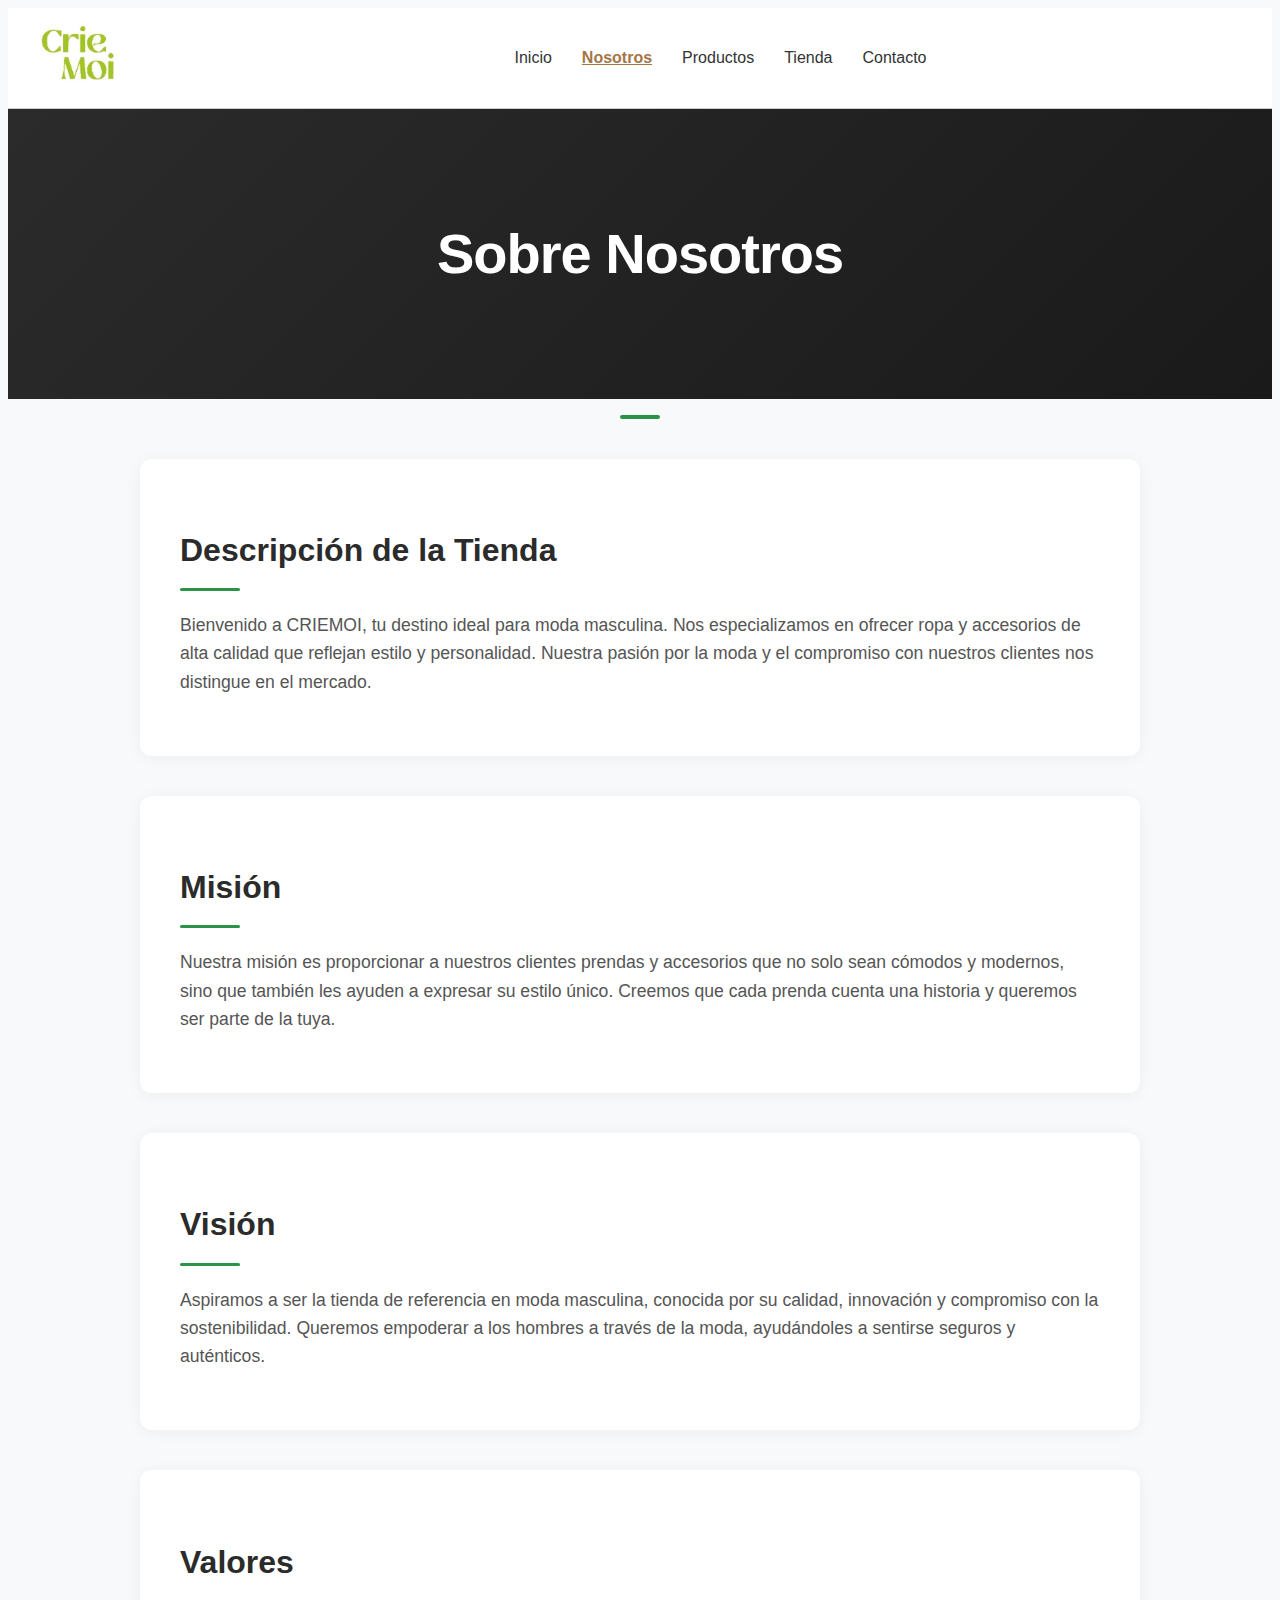
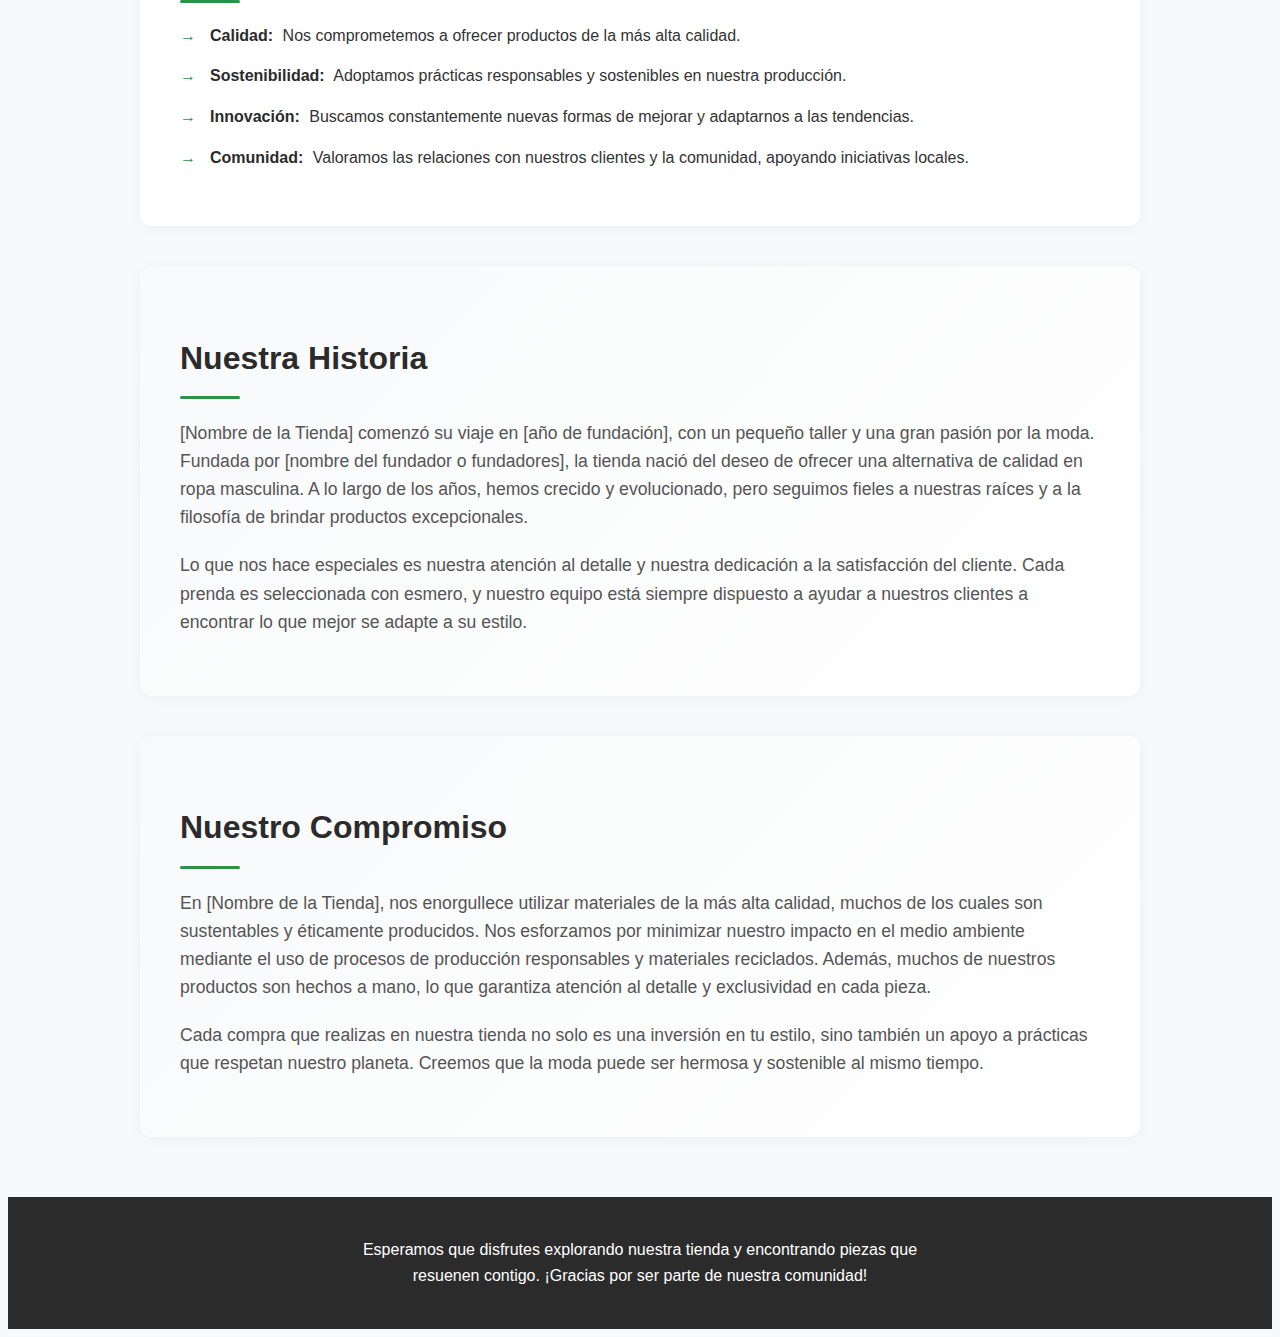
==== nosotros.html @ 1e0e84dd "actualizacion" ====
<!DOCTYPE html>
<html lang="es">
<head>
    <meta charset="UTF-8">
    <meta name="viewport" content="width=device-width, initial-scale=1.0">
    <title>Sobre Nosotros - [Nombre de la Tienda]</title>
    <link rel="stylesheet" href="css/nosotros.css"> 
</head>
<body>
    <header>
        <!-- Logo -->
        <div class="logo">
            <img src="images/logo.png" alt="Logo de la tienda"> <!-- Ruta del logo -->
        </div>

        <!-- Navegación principal -->
        <nav>
            <a href="index.html">Inicio</a>
            <a href="#" class="active">Nosotros</a>
            <a href="productos.html">Productos</a>
            <a href="tienda.html">Tienda</a>
            <a href="contacto.html">Contacto</a>
        </nav>

        <!-- Íconos -->
    </header>
    <div class="nosotros">
        <h1>Sobre Nosotros</h1>
    </div>
    <main>
        <section>
            <h2>Descripción de la Tienda</h2>
            <p>Bienvenido a CRIEMOI, tu destino ideal para moda masculina. Nos especializamos en ofrecer ropa y accesorios de alta calidad que reflejan estilo y personalidad. Nuestra pasión por la moda y el compromiso con nuestros clientes nos distingue en el mercado.</p>
        </section>

        <section>
            <h2>Misión</h2>
            <p>Nuestra misión es proporcionar a nuestros clientes prendas y accesorios que no solo sean cómodos y modernos, sino que también les ayuden a expresar su estilo único. Creemos que cada prenda cuenta una historia y queremos ser parte de la tuya.</p>
        </section>

        <section>
            <h2>Visión</h2>
            <p>Aspiramos a ser la tienda de referencia en moda masculina, conocida por su calidad, innovación y compromiso con la sostenibilidad. Queremos empoderar a los hombres a través de la moda, ayudándoles a sentirse seguros y auténticos.</p>
        </section>

        <section>
            <h2>Valores</h2>
            <ul>
                <li><strong>Calidad:</strong> Nos comprometemos a ofrecer productos de la más alta calidad.</li>
                <li><strong>Sostenibilidad:</strong> Adoptamos prácticas responsables y sostenibles en nuestra producción.</li>
                <li><strong>Innovación:</strong> Buscamos constantemente nuevas formas de mejorar y adaptarnos a las tendencias.</li>
                <li><strong>Comunidad:</strong> Valoramos las relaciones con nuestros clientes y la comunidad, apoyando iniciativas locales.</li>
            </ul>
        </section>

        <section>
            <h2>Nuestra Historia</h2>
            <p>[Nombre de la Tienda] comenzó su viaje en [año de fundación], con un pequeño taller y una gran pasión por la moda. Fundada por [nombre del fundador o fundadores], la tienda nació del deseo de ofrecer una alternativa de calidad en ropa masculina. A lo largo de los años, hemos crecido y evolucionado, pero seguimos fieles a nuestras raíces y a la filosofía de brindar productos excepcionales.</p>
            <p>Lo que nos hace especiales es nuestra atención al detalle y nuestra dedicación a la satisfacción del cliente. Cada prenda es seleccionada con esmero, y nuestro equipo está siempre dispuesto a ayudar a nuestros clientes a encontrar lo que mejor se adapte a su estilo.</p>
        </section>

        <section>
            <h2>Nuestro Compromiso</h2>
            <p>En [Nombre de la Tienda], nos enorgullece utilizar materiales de la más alta calidad, muchos de los cuales son sustentables y éticamente producidos. Nos esforzamos por minimizar nuestro impacto en el medio ambiente mediante el uso de procesos de producción responsables y materiales reciclados. Además, muchos de nuestros productos son hechos a mano, lo que garantiza atención al detalle y exclusividad en cada pieza.</p>
            <p>Cada compra que realizas en nuestra tienda no solo es una inversión en tu estilo, sino también un apoyo a prácticas que respetan nuestro planeta. Creemos que la moda puede ser hermosa y sostenible al mismo tiempo.</p>
        </section>
    </main>

    <footer>
        <p>Esperamos que disfrutes explorando nuestra tienda y encontrando piezas que resuenen contigo. ¡Gracias por ser parte de nuestra comunidad!</p>
    </footer>
</body>
</html>
---- css/nosotros.css ----
/* Estilos del contenedor del encabezado */
header {
    display: flex;
    align-items: center;
    justify-content: space-between;
    padding: 10px 20px;
    border-bottom: 1px solid #ccc;
    background-color: white ;
}

/* Logo */
.logo {
    display: flex;
    align-items: center;
}

.logo img {
    height: 80px; /* Tamaño del logo */
    margin-right: 50px;
}

.logo h1 {
    font-size: 24px;
    font-weight: bold;
    color: #000;
}

/* Estilos de navegación */
nav {
    flex: 1;
    display: flex;
    justify-content: center;
}

nav a {
    margin: 0 15px;
    text-decoration: none;
    color: #333;
    font-size: 16px;
}

nav a:hover {
    color: #a57548; /* Color de hover */
    text-decoration: underline;
}

.active {
    color: #a57548; /* Color activo */
    font-weight: bold;
    text-decoration: underline;
}

body {
    font-family: 'Inter', -apple-system, BlinkMacSystemFont, sans-serif;
    line-height: 1.6;
    color: #333;
    background-color: #f8f9fa;
}

/* Header */
.nosotros {
    background: linear-gradient(135deg, #2b2b2b 0%, #1a1a1a 100%);
    color: white;
    padding: 100px 20px;
    text-align: center;
    position: relative;
    margin-bottom: 60px;
}

.nosotros h1 {
    font-size: 3.5rem;
    font-weight: 700;
    margin: 0;
    letter-spacing: -1px;
}

.nosotros::after {
    content: '';
    position: absolute;
    bottom: -20px;
    left: 50%;
    transform: translateX(-50%);
    width: 40px;
    height: 4px;
    background-color: #2b9348;
    border-radius: 2px;
}

/* Main content */
main {
    max-width: 1000px;
    margin: 0 auto;
    padding: 0 20px;
}

section {
    background: white;
    padding: 40px;
    border-radius: 12px;
    margin-bottom: 40px;
    box-shadow: 0 2px 15px rgba(0,0,0,0.05);
    transition: transform 0.3s ease;
}

section:hover {
    transform: translateY(-5px);
}

h2 {
    color: #2b2b2b;
    font-size: 2rem;
    margin-bottom: 20px;
    position: relative;
    padding-bottom: 15px;
}

h2::after {
    content: '';
    position: absolute;
    bottom: 0;
    left: 0;
    width: 60px;
    height: 3px;
    background-color: #2b9348;
    border-radius: 2px;
}

p {
    color: #555;
    margin-bottom: 20px;
    font-size: 1.1rem;
}

/* Valores section */
ul {
    list-style: none;
    padding-left: 0;
}

li {
    margin-bottom: 15px;
    padding-left: 30px;
    position: relative;
}

li::before {
    content: '→';
    position: absolute;
    left: 0;
    color: #2b9348;
}

li strong {
    color: #2b2b2b;
    font-weight: 600;
    margin-right: 5px;
}

/* Historia y Compromiso sections */
section:nth-last-child(-n+2) {
    background: linear-gradient(135deg, #f8f9fa 0%, #ffffff 100%);
}

/* Footer */
footer {
    background: #2b2b2b;
    color: white;
    text-align: center;
    padding: 40px 20px;
    margin-top: 60px;
}

footer p {
    color: #ffffff;
    max-width: 600px;
    margin: 0 auto;
    font-size: 1rem;
}

/* Responsive design */
@media (max-width: 768px) {
    header {
        padding: 60px 20px;
    }

    header h1 {
        font-size: 2.5rem;
    }

    section {
        padding: 30px 20px;
    }

    h2 {
        font-size: 1.75rem;
    }

    p {
        font-size: 1rem;
    }
}

/* Animaciones */
@keyframes fadeIn {
    from {
        opacity: 0;
        transform: translateY(20px);
    }
    to {
        opacity: 1;
        transform: translateY(0);
    }
}

section {
    animation: fadeIn 0.6s ease-out forwards;
}

/* Efectos hover adicionales */
li:hover {
    transform: translateX(5px);
    transition: transform 0.3s ease;
}

li:hover::before {
    color: #1a1a1a;
    transition: color 0.3s ease;
}

/* Estilos para enlaces si los agregas posteriormente */
a {
    color: #2b9348;
    text-decoration: none;
    transition: color 0.3s ease;
}

a:hover {
    color: #1a1a1a;
}

/* Estilos para resaltar texto importante */
.highlight {
    background: linear-gradient(120deg, rgba(43,147,72,0.2) 0%, rgba(43,147,72,0.1) 100%);
    padding: 2px 5px;
    border-radius: 3px;
}
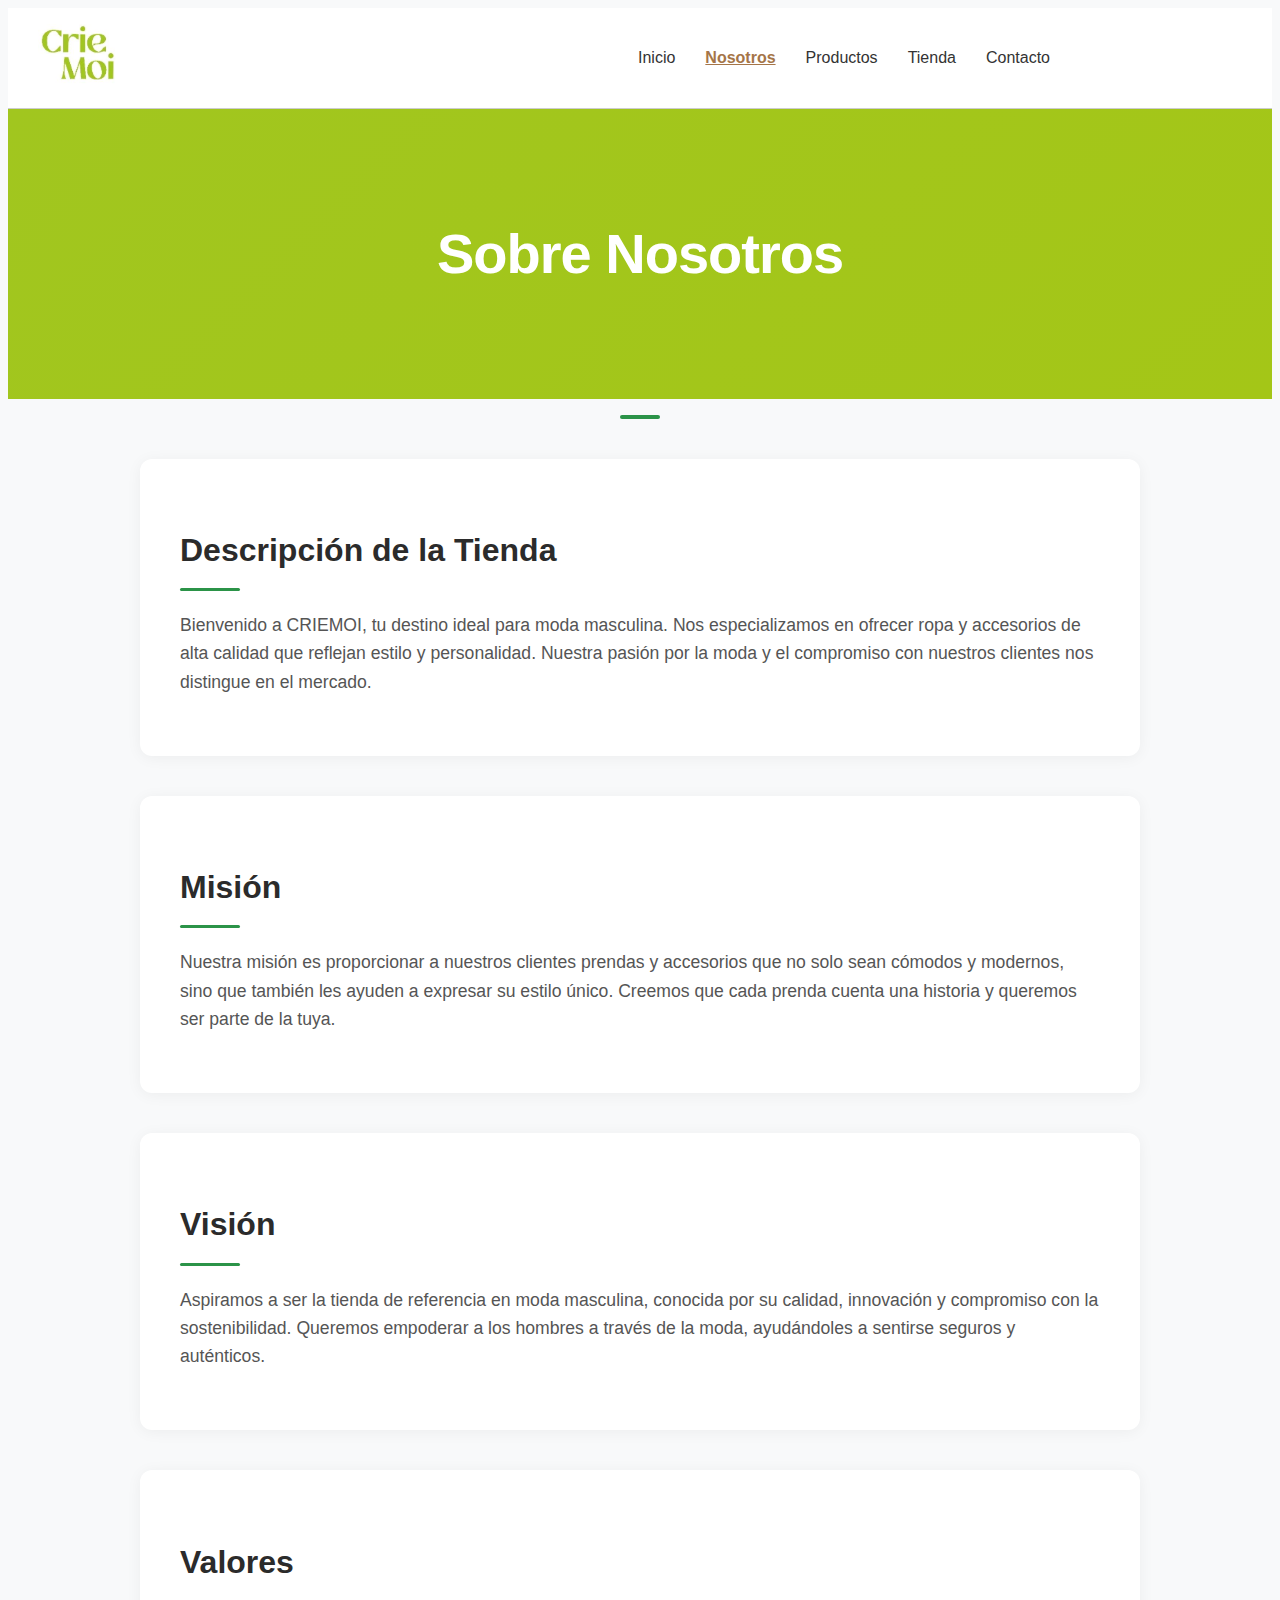
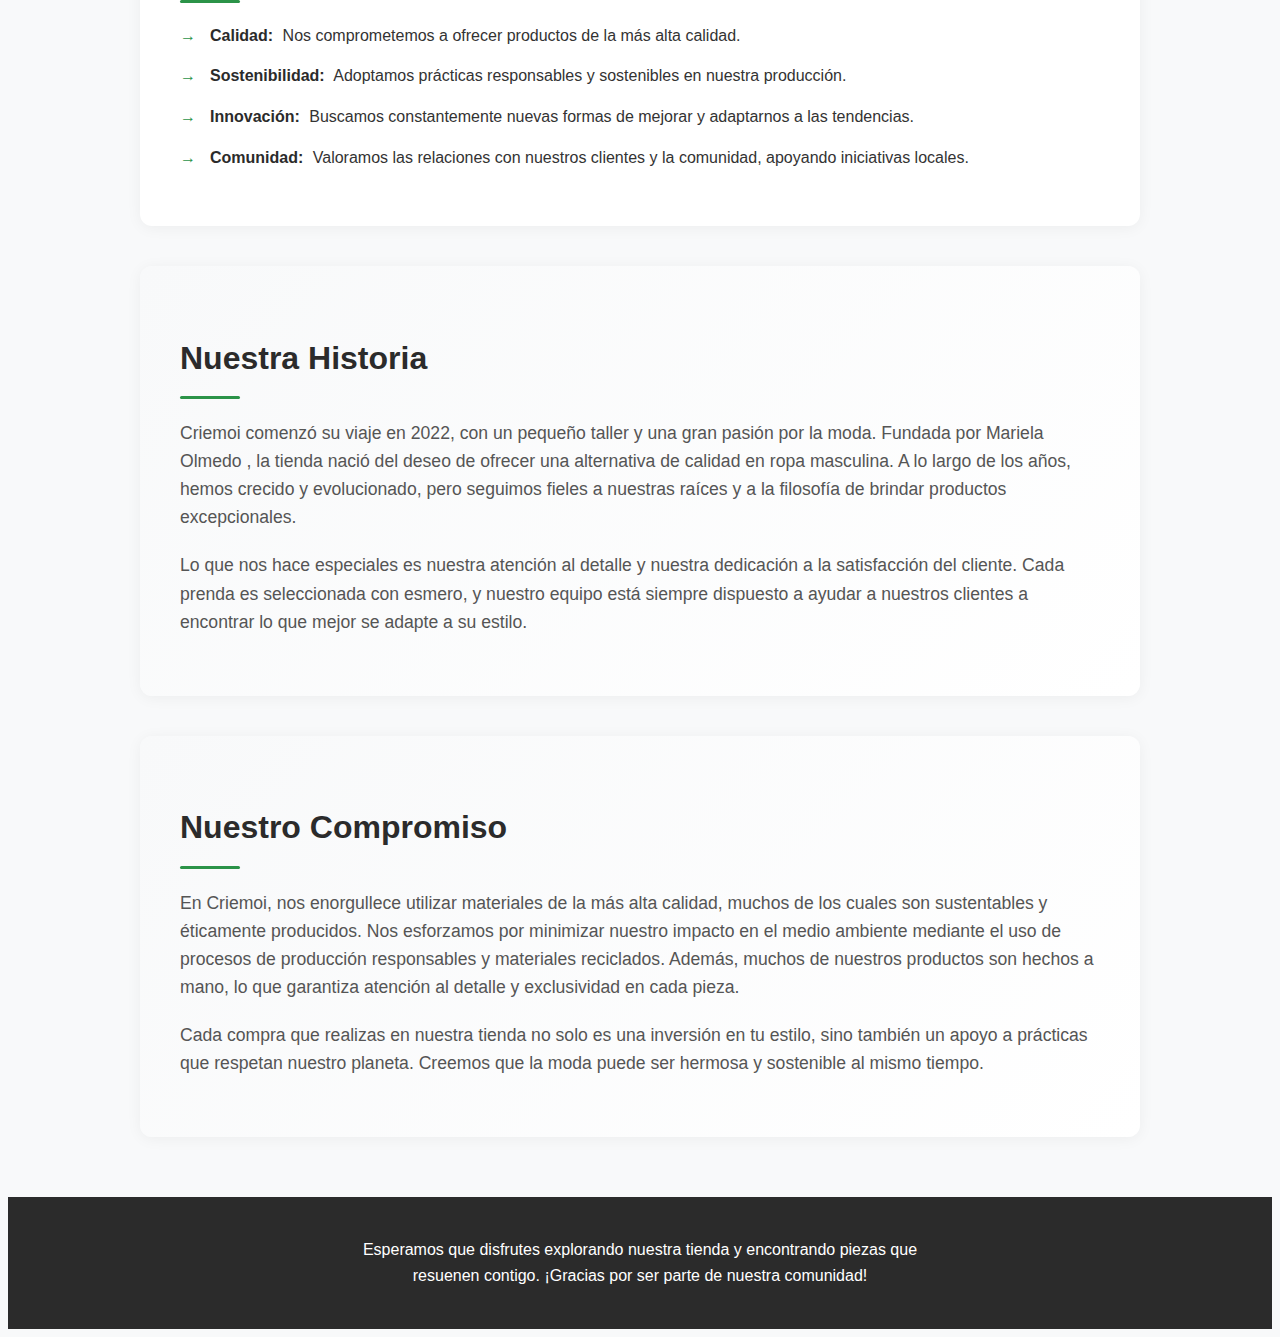
==== commit 6ee8107d: "modificaciones varias" ====
--- a/nosotros.html
+++ b/nosotros.html
@@ -55,13 +55,13 @@
 
         <section>
             <h2>Nuestra Historia</h2>
-            <p>[Nombre de la Tienda] comenzó su viaje en [año de fundación], con un pequeño taller y una gran pasión por la moda. Fundada por [nombre del fundador o fundadores], la tienda nació del deseo de ofrecer una alternativa de calidad en ropa masculina. A lo largo de los años, hemos crecido y evolucionado, pero seguimos fieles a nuestras raíces y a la filosofía de brindar productos excepcionales.</p>
+            <p>Criemoi comenzó su viaje en 2022, con un pequeño taller y una gran pasión por la moda. Fundada por Mariela Olmedo , la tienda nació del deseo de ofrecer una alternativa de calidad en ropa masculina. A lo largo de los años, hemos crecido y evolucionado, pero seguimos fieles a nuestras raíces y a la filosofía de brindar productos excepcionales.</p>
             <p>Lo que nos hace especiales es nuestra atención al detalle y nuestra dedicación a la satisfacción del cliente. Cada prenda es seleccionada con esmero, y nuestro equipo está siempre dispuesto a ayudar a nuestros clientes a encontrar lo que mejor se adapte a su estilo.</p>
         </section>
 
         <section>
             <h2>Nuestro Compromiso</h2>
-            <p>En [Nombre de la Tienda], nos enorgullece utilizar materiales de la más alta calidad, muchos de los cuales son sustentables y éticamente producidos. Nos esforzamos por minimizar nuestro impacto en el medio ambiente mediante el uso de procesos de producción responsables y materiales reciclados. Además, muchos de nuestros productos son hechos a mano, lo que garantiza atención al detalle y exclusividad en cada pieza.</p>
+            <p>En Criemoi, nos enorgullece utilizar materiales de la más alta calidad, muchos de los cuales son sustentables y éticamente producidos. Nos esforzamos por minimizar nuestro impacto en el medio ambiente mediante el uso de procesos de producción responsables y materiales reciclados. Además, muchos de nuestros productos son hechos a mano, lo que garantiza atención al detalle y exclusividad en cada pieza.</p>
             <p>Cada compra que realizas en nuestra tienda no solo es una inversión en tu estilo, sino también un apoyo a prácticas que respetan nuestro planeta. Creemos que la moda puede ser hermosa y sostenible al mismo tiempo.</p>
         </section>
     </main>
--- a/css/nosotros.css
+++ b/css/nosotros.css
@@ -1,4 +1,5 @@
 
+/* Estilos del contenedor del encabezado */
 /* Estilos del contenedor del encabezado */
 header {
     display: flex;
@@ -6,18 +7,20 @@
     justify-content: space-between;
     padding: 10px 20px;
     border-bottom: 1px solid #ccc;
-    background-color: white ;
+    background-color: white;
+    flex-wrap: wrap; /* Permitir el ajuste de elementos en pantallas pequeñas */
 }
 
 /* Logo */
 .logo {
     display: flex;
     align-items: center;
+    flex: 1; /* Permitir que el logo ocupe espacio */
 }
 
 .logo img {
     height: 80px; /* Tamaño del logo */
-    margin-right: 50px;
+    margin-right: 20px; /* Ajuste en el margen */
 }
 
 .logo h1 {
@@ -28,9 +31,10 @@
 
 /* Estilos de navegación */
 nav {
-    flex: 1;
+    flex: 2; /* Permitir que la navegación ocupe más espacio */
     display: flex;
     justify-content: center;
+    margin: 10px 0; /* Margen para separación en pantallas pequeñas */
 }
 
 nav a {
@@ -51,6 +55,41 @@
     text-decoration: underline;
 }
 
+/* Estilos de íconos */
+.icons {
+    display: flex;
+    align-items: center;
+    flex: 1; /* Permitir que los íconos ocupen espacio */
+    justify-content: flex-end; /* Alinear íconos a la derecha */
+}
+
+.icons a {
+    margin: 0 10px;
+    color: #333;
+    font-size: 20px;
+    text-decoration: none;
+}
+
+/* Responsividad */
+@media (max-width: 768px) {
+    header {
+        flex-direction: column; /* Apilar elementos verticalmente */
+        align-items: flex-start; /* Alinear elementos al inicio */
+    }
+
+    .logo {
+        margin-bottom: 10px; /* Espacio entre el logo y la navegación */
+    }
+
+    nav {
+        justify-content: flex-start; /* Alinear navegación al inicio */
+        flex-wrap: wrap; /* Permitir que los enlaces se envuelvan */
+    }
+
+    nav a {
+        margin: 5px 10px; /* Ajuste de márgenes para pantallas pequeñas */
+    }
+}
 body {
     font-family: 'Inter', -apple-system, BlinkMacSystemFont, sans-serif;
     line-height: 1.6;
@@ -60,7 +99,7 @@
 
 /* Header */
 .nosotros {
-    background: linear-gradient(135deg, #2b2b2b 0%, #1a1a1a 100%);
+    background: linear-gradient(135deg, #a1c61f 0%, #a4c617 100%);
     color: white;
     padding: 100px 20px;
     text-align: center;
